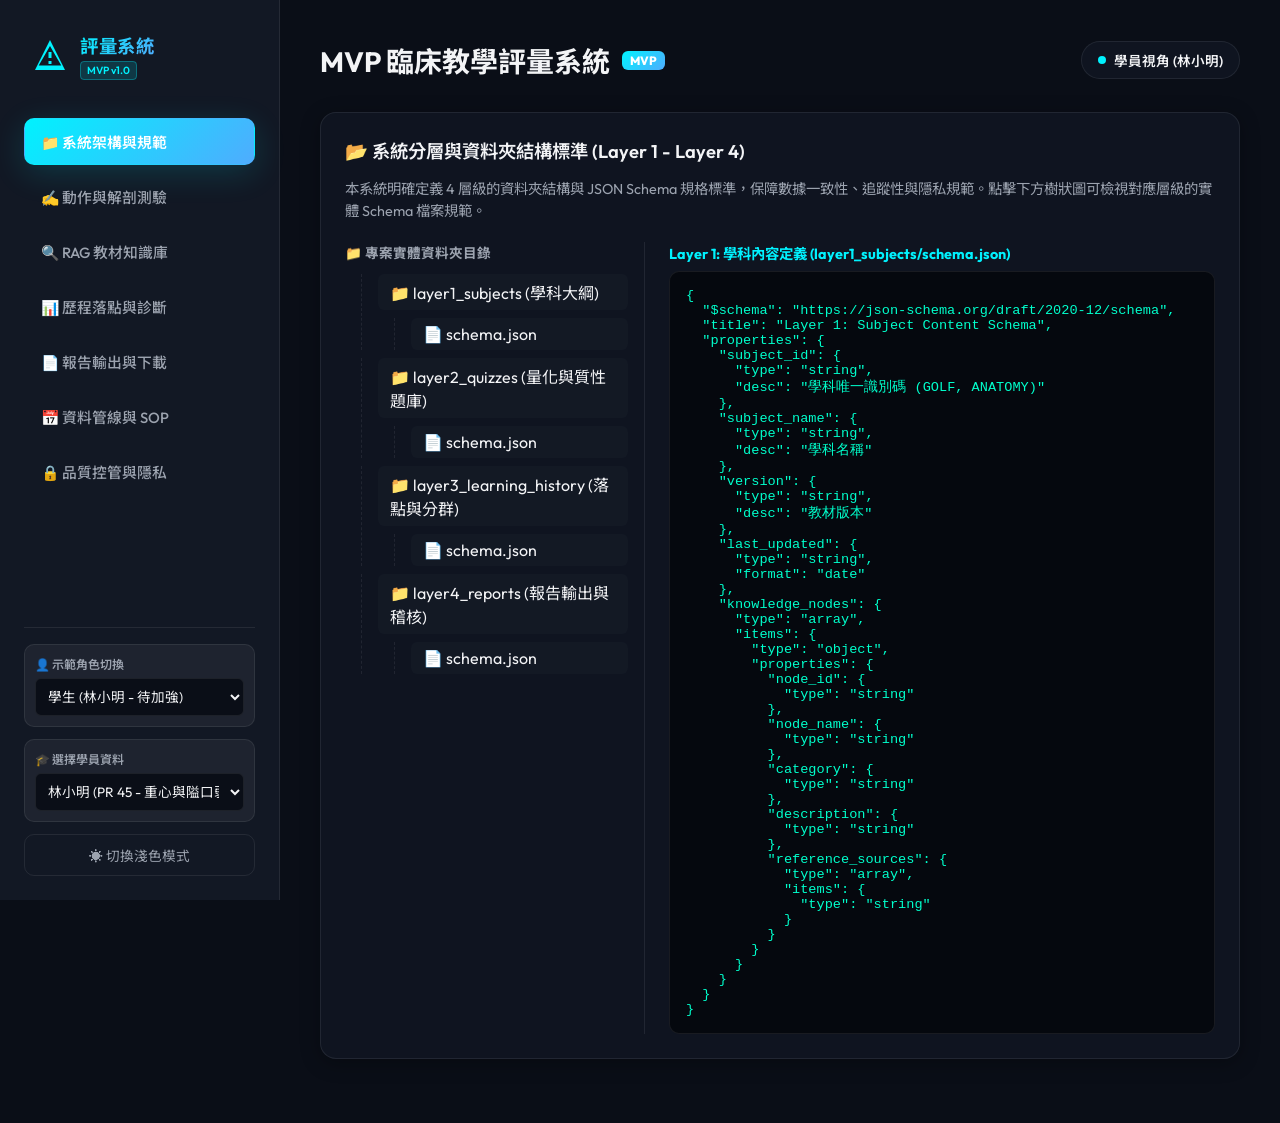
==== index.html @ 2925665a "簡易發佈" ====
<!DOCTYPE html>
<html lang="zh-Hant">

<head>
  <meta charset="UTF-8">
  <meta name="viewport" content="width=device-width, initial-scale=1.0">
  <title>MVP 評量與教學系統</title>
  <link rel="stylesheet" href="css/style.css">
</head>

<body>

  <!-- 側邊巡覽列 -->
  <aside class="sidebar">
    <div class="logo-section">
      <img
        src="data:image/svg+xml;utf8,<svg xmlns='http://www.w3.org/2000/svg' viewBox='0 0 24 24' fill='%2300f2fe'><path d='M12 2L2 22h20L12 2zm0 3.99L19.53 19H4.47L12 5.99zM13 16h-2v2h2v-2zm0-6h-2v4h2v-4z'/></svg>"
        alt="Logo">
      <div>
        <h2>評量系統</h2>
        <span class="badge">MVP v1.0</span>
      </div>
    </div>

    <ul class="nav-links">
      <li class="nav-item active" data-tab="schema">📁 系統架構與規範</li>
      <li class="nav-item" data-tab="quiz">✍️ 動作與解剖測驗</li>
      <li class="nav-item" data-tab="rag">🔍 RAG 教材知識庫</li>
      <li class="nav-item" data-tab="history">📊 歷程落點與診斷</li>
      <li class="nav-item" data-tab="reports">📄 報告輸出與下載</li>
      <li class="nav-item" data-tab="sop">📅 資料管線與 SOP</li>
      <li class="nav-item" data-tab="privacy">🔒 品質控管與隱私</li>
    </ul>

    <div class="sidebar-footer">
      <!-- 8. 免登入 DEMO 示範環境設定 -->
      <div class="demo-selector">
        <label for="global-role-select">👤 示範角色切換</label>
        <select id="global-role-select">
          <option value="student">學生 (林小明 - 待加強)</option>
          <option value="teacher">教師 (班級督導員)</option>
        </select>
      </div>

      <div class="demo-selector" id="student-picker-container">
        <label for="student-picker">🎓 選擇學員資料</label>
        <select id="student-picker">
          <option value="ST001">林小明 (PR 45 - 重心與隘口弱)</option>
          <option value="ST002">張雅婷 (PR 95 - 動作解剖優異)</option>
          <option value="ST003">陳志豪 (PR 18 - 基礎概念欠缺)</option>
        </select>
      </div>

      <button class="theme-toggle-btn" id="theme-toggle">☀️ 切換淺色模式</button>
    </div>
  </aside>

  <!-- 主要內容區 -->
  <main class="main-content">
    <header class="header-bar">
      <h1 id="page-title"> MVP 臨床教學評量系統</h1>
      <div class="user-badge" id="current-role-badge">
        <span class="role-indicator"></span>學員視角
      </div>
    </header>

    <!-- 1. 系統架構與規範 (Layer 1-4) -->
    <section id="schema-section" class="view-section active">
      <div class="card">
        <div class="card-title">📂 系統分層與資料夾結構標準 (Layer 1 - Layer 4)</div>
        <p style="color: var(--text-muted); font-size: 0.9rem; line-height: 1.5; margin-bottom: 20px;">
          本系統明確定義 4 層級的資料夾結構與 JSON Schema 規格標準，保障數據一致性、追蹤性與隱私規範。點擊下方樹狀圖可檢視對應層級的實體 Schema 檔案規範。
        </p>

        <div class="schema-viewer">
          <div style="border-right: 1px solid var(--border-color); padding-right: 16px;">
            <strong style="font-size: 0.85rem; color: var(--text-muted);">📁 專案實體資料夾目錄</strong>
            <div id="schema-tree" style="margin-top: 12px;"></div>
          </div>
          <div class="schema-details">
            <strong id="schema-title"
              style="font-size: 0.9rem; color: var(--accent-cyan); display: block; margin-bottom: 8px;">載入中...</strong>
            <pre id="schema-code">讀取 Schema 內容中...</pre>
          </div>
        </div>
      </div>
    </section>

    <!-- 2. 測驗題庫 (Layer 2) -->
    <section id="quiz-section" class="view-section">
      <div id="quiz-container"></div>
    </section>

    <!-- 3. RAG 知識庫 (Layer 3) -->
    <section id="rag-section" class="view-section">
      <div class="card">
        <div class="card-title">🔍 RAG 權威教材知識庫檢索範圍</div>
        <p style="color: var(--text-muted); font-size: 0.9rem; line-height: 1.5; margin-bottom: 16px;">
          系統串接PGA動力力學及國考解剖重點教材。AI 答案嚴格限制在檢索文獻邊界內生成，拒絕回答教材外的問題以完全避免 AI 幻覺。
        </p>

        <div class="rag-alert-banner">
          <span>💡</span>
          <span><strong>提示詞防線已啟動：</strong>僅允許根據檢索結果回答，超出範圍將顯示拒絕回答。可測試輸入「重心」、「肩袖肌群」、「尺神經麻」、「蘋果」等進行對比。</span>
        </div>

        <div class="search-box-container">
          <input type="text" class="search-input" id="rag-search-input" placeholder="輸入關鍵字檢索權威教材 (例如: 重心, 肌肉, 斜角肌)...">
          <button class="btn" id="rag-search-btn">🔍 檢索生成</button>
        </div>

        <div class="grid-2">
          <div>
            <strong style="font-size: 0.85rem; color: var(--text-muted); display: block; margin-bottom: 12px;">📄
              檢索到的文獻來源 (RAG Context Chunks)</strong>
            <div id="rag-results-container" class="rag-sources">
              <div style="text-align: center; color: var(--text-muted); padding: 20px;">等待輸入檢索詞...</div>
            </div>
          </div>
          <div>
            <strong style="font-size: 0.85rem; color: var(--text-muted); display: block; margin-bottom: 12px;">🤖 整合生成結果
              (Boundary-Anchored AI Generation)</strong>
            <div id="rag-answer-container" style="min-height: 100px;">
              <div
                style="text-align: center; color: var(--text-muted); padding: 20px; border: 1px dashed var(--border-color); border-radius: 12px;">
                無生成結果</div>
            </div>
          </div>
        </div>
      </div>
    </section>

    <!-- 4. 歷程落點與診斷 (Layer 3) -->
    <section id="history-section" class="view-section">
      <div class="student-profile-summary">
        <div class="stat-box">
          <div class="stat-label">當前學員姓名</div>
          <div class="stat-value" id="student-name-val">林小明</div>
        </div>
        <div class="stat-box">
          <div class="stat-label">最新測驗分數</div>
          <div class="stat-value glow-emerald" id="student-avg-score">65分</div>
        </div>
        <div class="stat-box">
          <div class="stat-label">百分比落點 (PR)</div>
          <div class="stat-value glow-cyan" id="student-pr">PR 45</div>
        </div>
        <div class="stat-box">
          <div class="stat-label">學習階段 / 同儕分群</div>
          <div class="stat-value glow-purple" id="student-phase"
            style="font-size: 1rem; font-weight: 700; margin-top: 8px;">基礎成長</div>
          <div id="student-group" style="font-size: 0.75rem; color: var(--text-muted); margin-top: 4px;">動力鏈傳導不良組</div>
        </div>
      </div>

      <div class="grid-2">
        <div class="card">
          <div class="card-title">📈 參照分佈與百分比落點圖</div>
          <div id="history-chart-wrapper" class="svg-chart-container"></div>
        </div>

        <div class="card">
          <div class="card-title">🤖 AI 個別弱點診斷與對策</div>
          <div id="diagnostic-tags-container" style="margin-bottom: 16px;"></div>
          <div style="border-top: 1px solid var(--border-color); padding-top: 12px; margin-top: 12px;">
            <strong>弱點診斷詳細說明：</strong>
            <p id="ai-diagnostic-text"
              style="font-size: 0.85rem; color: var(--text-muted); line-height: 1.5; margin-top: 6px;"></p>
          </div>
          <div style="margin-top: 12px;">
            <strong>建議改善對策：</strong>
            <p id="ai-action-text"
              style="font-size: 0.85rem; color: var(--accent-cyan); line-height: 1.5; margin-top: 6px;"></p>
          </div>
        </div>
      </div>
    </section>

    <!-- 5. 報告輸出與下載 (Layer 4) -->
    <section id="reports-section" class="view-section">
      <div class="card">
        <div class="card-title"
          style="display: flex; justify-content: space-between; align-items: center; width: 100%;">
          <span>📄 臨床報告輸出中心</span>
          <button class="btn" id="print-pdf-btn">🖨️ 另存成 PDF 報告</button>
        </div>
        <p style="color: var(--text-muted); font-size: 0.9rem; line-height: 1.5; margin-bottom: 16px;">
          報告會根據當前切換的<strong>「示範角色」</strong>動態載入版型。學生版報告聚焦於「個人弱點」與「自主強化資源」；教師版報告則聚焦於「班級同儕分佈總覽」與「教學微調建議」。
        </p>

        <div id="report-preview-container"></div>
      </div>
    </section>

    <!-- 7. 資料管線與 SOP / 9. 考核機制 (PTY 流程) -->
    <section id="sop-section" class="view-section">
      <div class="card">
        <div class="card-title">📅 當日收集、當日分析、當日會議（即時資料管線與會議 SOP）</div>
        <p style="color: var(--text-muted); font-size: 0.9rem; line-height: 1.5; margin-bottom: 20px;">
          自 2026-07-03 起實施的資料與決策同步標準作業流程（SOP）。確保每天產生的實習考核能在當天完成分析並產生教學調整決策。
        </p>

        <div id="sop-timeline-container" class="timeline"></div>
      </div>

      <div class="card">
        <div class="card-title">🎯 考核機制與改進閉環 (PTY 流程參考)</div>
        <p style="color: var(--text-muted); font-size: 0.9rem; line-height: 1.5;">
          系統參考臨床 PTY 考核流程，實施「雙向學前評估」、「多元量化評量」、「質性 AI 回饋與信賴檢核」及「週五補強與二次複評」的完整改進閉環。
        </p>

        <div class="pty-steps-container">
          <div class="pty-step-card">
            <div class="pty-step-num">Step 1</div>
            <div class="pty-step-title">學前雙向評估</div>
            <div class="pty-step-desc">學前筆試評估起點能力，客製微調實習重點。</div>
          </div>
          <div class="pty-step-card">
            <div class="pty-step-num">Step 2</div>
            <div class="pty-step-title">多元量化考核</div>
            <div class="pty-step-desc">筆試(10%) + 術科操作(20%) + 平時成績(40%)，達70分及格。</div>
          </div>
          <div class="pty-step-card">
            <div class="pty-step-num">Step 3</div>
            <div class="pty-step-title">AI 信賴回饋</div>
            <div class="pty-step-desc">分析質性回答並評估信賴星級，低於3星或不及格者觸發輔導。</div>
          </div>
          <div class="pty-step-card">
            <div class="pty-step-num">Step 4</div>
            <div class="pty-step-title">改進補強閉環</div>
            <div class="pty-step-desc">週五客製補強，下週一進行二次複評以達標。</div>
          </div>
        </div>
      </div>
    </section>

    <!-- 6. AI 回饋彙整流程 / 10. 資料品質與隱私控管 -->
    <section id="privacy-section" class="view-section">
      <div class="grid-2">
        <div class="card">
          <div class="card-title">✍️ AI 評語精簡工具 (<= 50字限制與信賴度評定)</div>
              <p style="color: var(--text-muted); font-size: 0.85rem; line-height: 1.4; margin-bottom: 12px;">
                在後端分析管線中，系統會將發散的臨床評語，透過內置 Prompt 濃縮在 50 字內，並評估作答的信賴星等。可在下方輸入發散語句進行測試。
              </p>
              <textarea class="qualitative-textarea" id="feedback-input-text"
                style="height: 100px; margin-top: 0; margin-bottom: 12px;"
                placeholder="例如: 該名學生在揮桿練習時手腕轉動時機明顯太快了，導致下桿打地，而且他解剖學部分雖然記得大結節的止點，但是斜角肌的範圍完全搞不清楚..."></textarea>
              <button class="btn" id="compress-btn">🪄 壓縮並評定信賴度</button>

              <div class="ai-summary-tag">
                <strong>壓縮後的 50 字精簡評語：</strong>
                <p id="compress-result-text" style="font-weight: 600; color: var(--accent-purple);">-</p>
                <div
                  style="display: flex; justify-content: space-between; font-size: 0.75rem; color: var(--text-muted); margin-top: 8px;">
                  <span>字數統計: <span id="compress-char-count">0</span> / 50 字</span>
                  <span id="compress-stars">-</span>
                </div>
              </div>
          </div>

          <div class="card">
            <div class="card-title">🛡️ 資料來源版本與隱私控管</div>
            <p style="color: var(--text-muted); font-size: 0.85rem; line-height: 1.4; margin-bottom: 12px;">
              所有上傳至雲端的作答資訊皆實施<strong>「去識別化去隱私化」</strong>處理。教材來源進行严格的版本控管。
            </p>
            <table
              style="width: 100%; border-collapse: collapse; font-size: 0.75rem; text-align: left; margin-bottom: 16px;">
              <thead>
                <tr style="border-bottom: 1px solid var(--border-color); color: var(--accent-cyan);">
                  <th style="padding: 6px;">權威資料來源</th>
                  <th style="padding: 6px;">版本號</th>
                  <th style="padding: 6px;">狀態</th>
                </tr>
              </thead>
              <tbody>
                <tr style="border-bottom: 1px solid rgba(255,255,255,0.03);">
                  <td style="padding: 6px;">雙和醫院放射實習計劃書</td>
                  <td style="padding: 6px;">v13.2026.03</td>
                  <td style="padding: 6px; color: var(--accent-emerald);">使用中</td>
                </tr>
                <tr style="border-bottom: 1px solid rgba(255,255,255,0.03);">
                  <td style="padding: 6px;">PGA 動作力學標準</td>
                  <td style="padding: 6px;">v3.1.2025</td>
                  <td style="padding: 6px; color: var(--accent-emerald);">使用中</td>
                </tr>
                <tr style="border-bottom: 1px solid rgba(255,255,255,0.03);">
                  <td style="padding: 6px;">醫事放射師國考解剖重點</td>
                  <td style="padding: 6px;">v2026.01</td>
                  <td style="padding: 6px; color: var(--accent-emerald);">使用中</td>
                </tr>
              </tbody>
            </table>
            <strong
              style="font-size: 0.8rem; color: var(--text-muted); display: block; margin-bottom: 6px;">品質控管規則:</strong>
            <ul style="font-size: 0.75rem; color: var(--text-muted); padding-left: 16px; line-height: 1.4;">
              <li>學員資料去識別化：姓名對照表僅保存在本地端，雲端僅傳輸隨機生成的學員代碼。</li>
              <li>AI 生成複審機制：信賴度低於 3 星之報告，自動標記為待複審以供教師覆檢。</li>
            </ul>
          </div>
        </div>

        <!-- 實時稽核日誌主控台 -->
        <div class="card">
          <div class="card-title">🖥️ 系統運作與稽核日誌主控台 (Live Audit Console)</div>
          <div class="audit-console" id="audit-console">
            <div class="audit-line info">等待日誌載入...</div>
          </div>
        </div>
    </section>
  </main>

  <!-- 引用資料庫與應用程式邏輯 -->
  <script src="js/data.js"></script>
  <script src="js/app.js"></script>
</body>

</html>
---- css/style.css ----
/* MVP 評量與教學系統 - 精美視覺樣式 (css/style.css) */

@import url('https://fonts.googleapis.com/css2?family=Outfit:wght@300;400;500;600;700&family=Noto+Sans+TC:wght@300;400;500;700&display=swap');

:root {
  --bg-primary: #0a0e17;
  --bg-secondary: #121824;
  --bg-card: rgba(18, 24, 38, 0.7);
  --border-color: rgba(255, 255, 255, 0.08);
  
  --text-main: #f3f4f6;
  --text-muted: #9ca3af;
  
  --primary-glow: linear-gradient(135deg, #00f2fe 0%, #4facfe 100%);
  --accent-blue: #3b82f6;
  --accent-cyan: #00f2fe;
  --accent-emerald: #10b981;
  --accent-amber: #f59e0b;
  --accent-rose: #f43f5e;
  --accent-purple: #8b5cf6;
  
  --transition-fast: 0.2s cubic-bezier(0.4, 0, 0.2, 1);
  --transition-normal: 0.3s cubic-bezier(0.4, 0, 0.2, 1);
  --shadow-glow: 0 8px 32px 0 rgba(0, 242, 254, 0.15);
  --shadow-card: 0 4px 20px 0 rgba(0, 0, 0, 0.3);
}

/* Light Theme Variables */
body.light-theme {
  --bg-primary: #f0f4f8;
  --bg-secondary: #ffffff;
  --bg-card: rgba(255, 255, 255, 0.85);
  --border-color: rgba(0, 0, 0, 0.08);
  
  --text-main: #1f2937;
  --text-muted: #6b7280;
  
  --primary-glow: linear-gradient(135deg, #3b82f6 0%, #2563eb 100%);
  --accent-blue: #2563eb;
  --shadow-glow: 0 8px 32px 0 rgba(37, 99, 235, 0.15);
  --shadow-card: 0 4px 20px 0 rgba(0, 0, 0, 0.05);
}

* {
  box-sizing: border-box;
  margin: 0;
  padding: 0;
}

body {
  font-family: 'Outfit', 'Noto Sans TC', sans-serif;
  background-color: var(--bg-primary);
  color: var(--text-main);
  min-height: 100vh;
  display: flex;
  overflow-x: hidden;
  transition: background-color var(--transition-normal), color var(--transition-normal);
}

/* Main Layout Structure */
.sidebar {
  width: 280px;
  background-color: var(--bg-secondary);
  border-right: 1px solid var(--border-color);
  padding: 24px;
  display: flex;
  flex-direction: column;
  height: 100vh;
  position: fixed;
  left: 0;
  top: 0;
  z-index: 100;
  transition: background-color var(--transition-normal), border-color var(--transition-normal);
}

.logo-section {
  display: flex;
  align-items: center;
  gap: 12px;
  margin-bottom: 32px;
  padding: 8px;
}

.logo-section img {
  width: 36px;
  height: 36px;
  border-radius: 8px;
}

.logo-section h2 {
  font-size: 1.15rem;
  font-weight: 700;
  background: var(--primary-glow);
  -webkit-background-clip: text;
  -webkit-text-fill-color: transparent;
  letter-spacing: 0.5px;
}

.logo-section .badge {
  font-size: 0.65rem;
  background: rgba(0, 242, 254, 0.15);
  color: var(--accent-cyan);
  padding: 2px 6px;
  border-radius: 4px;
  border: 1px solid rgba(0, 242, 254, 0.3);
  font-weight: 600;
}

.nav-links {
  list-style: none;
  display: flex;
  flex-direction: column;
  gap: 8px;
  flex-grow: 1;
}

.nav-item {
  display: flex;
  align-items: center;
  gap: 12px;
  padding: 12px 16px;
  color: var(--text-muted);
  text-decoration: none;
  border-radius: 10px;
  cursor: pointer;
  font-weight: 500;
  font-size: 0.925rem;
  transition: all var(--transition-fast);
  border: 1px solid transparent;
}

.nav-item:hover {
  color: var(--text-main);
  background: rgba(255, 255, 255, 0.03);
}

.nav-item.active {
  color: #fff;
  background: var(--primary-glow);
  box-shadow: var(--shadow-glow);
  font-weight: 600;
}

.sidebar-footer {
  margin-top: auto;
  padding-top: 16px;
  border-top: 1px solid var(--border-color);
}

.demo-selector {
  background: rgba(255, 255, 255, 0.05);
  border: 1px solid var(--border-color);
  padding: 10px;
  border-radius: 10px;
  margin-bottom: 12px;
}

.demo-selector label {
  display: block;
  font-size: 0.75rem;
  color: var(--text-muted);
  margin-bottom: 6px;
  font-weight: 600;
}

.demo-selector select {
  width: 100%;
  padding: 8px;
  border-radius: 6px;
  background: var(--bg-primary);
  color: var(--text-main);
  border: 1px solid var(--border-color);
  font-family: inherit;
  font-size: 0.85rem;
  cursor: pointer;
}

.theme-toggle-btn {
  width: 100%;
  padding: 10px;
  border-radius: 10px;
  background: transparent;
  color: var(--text-muted);
  border: 1px solid var(--border-color);
  cursor: pointer;
  font-family: inherit;
  font-size: 0.85rem;
  display: flex;
  align-items: center;
  justify-content: center;
  gap: 8px;
  transition: all var(--transition-fast);
}

.theme-toggle-btn:hover {
  color: var(--text-main);
  border-color: var(--accent-cyan);
}

/* Main Content Area */
.main-content {
  margin-left: 280px;
  flex-grow: 1;
  min-height: 100vh;
  padding: 40px;
  max-width: calc(100% - 280px);
}

.header-bar {
  display: flex;
  justify-content: space-between;
  align-items: center;
  margin-bottom: 32px;
}

.header-bar h1 {
  font-size: 1.75rem;
  font-weight: 700;
  display: flex;
  align-items: center;
  gap: 12px;
}

.header-bar h1::after {
  content: "MVP";
  font-size: 0.75rem;
  background: var(--primary-glow);
  color: #fff;
  padding: 2px 8px;
  border-radius: 6px;
  font-weight: 800;
  vertical-align: middle;
}

.user-badge {
  display: flex;
  align-items: center;
  gap: 8px;
  background: var(--bg-card);
  padding: 8px 16px;
  border-radius: 20px;
  border: 1px solid var(--border-color);
  font-size: 0.85rem;
  font-weight: 600;
}

.user-badge .role-indicator {
  width: 8px;
  height: 8px;
  border-radius: 50%;
  background-color: var(--accent-cyan);
}

.user-badge.teacher-role .role-indicator {
  background-color: var(--accent-purple);
}

/* View Section Control */
.view-section {
  display: none;
  animation: fadeIn var(--transition-normal) forwards;
}

.view-section.active {
  display: block;
}

@keyframes fadeIn {
  from {
    opacity: 0;
    transform: translateY(12px);
  }
  to {
    opacity: 1;
    transform: translateY(0);
  }
}

/* Glassmorphism Cards */
.card {
  background: var(--bg-card);
  border: 1px solid var(--border-color);
  border-radius: 16px;
  padding: 24px;
  margin-bottom: 24px;
  box-shadow: var(--shadow-card);
  backdrop-filter: blur(16px);
  -webkit-backdrop-filter: blur(16px);
  transition: transform var(--transition-fast), border-color var(--transition-fast);
}

.card:hover {
  border-color: rgba(255, 255, 255, 0.15);
}

.card-title {
  font-size: 1.15rem;
  font-weight: 600;
  margin-bottom: 16px;
  display: flex;
  align-items: center;
  gap: 8px;
}

/* Layout Utilities */
.grid-2 {
  display: grid;
  grid-template-columns: 1fr 1fr;
  gap: 24px;
}

@media (max-width: 1024px) {
  .grid-2 {
    grid-template-columns: 1fr;
  }
}

/* Schema File Tree Viewer Styles */
.tree-node {
  margin-left: 16px;
  border-left: 1px dashed var(--border-color);
  padding-left: 16px;
  margin-top: 8px;
}

.tree-file {
  display: flex;
  align-items: center;
  gap: 8px;
  padding: 6px 12px;
  border-radius: 6px;
  background: rgba(255, 255, 255, 0.02);
  margin-bottom: 6px;
  cursor: pointer;
  transition: background var(--transition-fast);
}

.tree-file:hover {
  background: rgba(255, 255, 255, 0.05);
}

.tree-file.selected {
  background: rgba(0, 242, 254, 0.1);
  border: 1px solid rgba(0, 242, 254, 0.2);
}

.schema-viewer {
  display: grid;
  grid-template-columns: 300px 1fr;
  gap: 24px;
  min-height: 450px;
}

.schema-details pre {
  background: #05080e;
  padding: 16px;
  border-radius: 10px;
  overflow-x: auto;
  font-family: 'Courier New', Courier, monospace;
  font-size: 0.85rem;
  color: #00ffcc;
  border: 1px solid var(--border-color);
}

/* Quiz UI Components */
.quiz-question-card {
  border-left: 4px solid var(--accent-blue);
}

.quiz-options {
  display: flex;
  flex-direction: column;
  gap: 10px;
  margin-top: 16px;
}

.quiz-option-label {
  display: flex;
  align-items: center;
  gap: 12px;
  padding: 14px 18px;
  border: 1px solid var(--border-color);
  border-radius: 10px;
  cursor: pointer;
  background: rgba(255, 255, 255, 0.01);
  transition: all var(--transition-fast);
}

.quiz-option-label:hover {
  background: rgba(255, 255, 255, 0.04);
  border-color: var(--accent-blue);
}

.quiz-option-label input[type="radio"] {
  accent-color: var(--accent-cyan);
}

.quiz-option-label.selected {
  background: rgba(0, 242, 254, 0.05);
  border-color: var(--accent-cyan);
}

.qualitative-textarea {
  width: 100%;
  height: 120px;
  background: rgba(0, 0, 0, 0.2);
  border: 1px solid var(--border-color);
  border-radius: 10px;
  padding: 12px;
  color: var(--text-main);
  font-family: inherit;
  font-size: 0.9rem;
  resize: vertical;
  margin-top: 12px;
  outline: none;
}

.qualitative-textarea:focus {
  border-color: var(--accent-cyan);
  box-shadow: 0 0 8px rgba(0, 242, 254, 0.2);
}

.btn {
  background: var(--primary-glow);
  color: #fff;
  border: none;
  padding: 12px 24px;
  border-radius: 10px;
  font-weight: 600;
  font-size: 0.95rem;
  cursor: pointer;
  box-shadow: var(--shadow-glow);
  transition: all var(--transition-fast);
  display: inline-flex;
  align-items: center;
  gap: 8px;
}

.btn:hover {
  transform: translateY(-2px);
  filter: brightness(1.1);
}

.btn-secondary {
  background: rgba(255, 255, 255, 0.05);
  border: 1px solid var(--border-color);
  color: var(--text-main);
  box-shadow: none;
}

.btn-secondary:hover {
  background: rgba(255, 255, 255, 0.1);
  border-color: var(--text-muted);
}

.btn-danger {
  background: var(--accent-rose);
  box-shadow: 0 4px 12px rgba(244, 63, 94, 0.3);
}

/* RAG Search Components */
.search-box-container {
  display: flex;
  gap: 12px;
  margin-bottom: 24px;
}

.search-input {
  flex-grow: 1;
  background: rgba(0, 0, 0, 0.2);
  border: 1px solid var(--border-color);
  border-radius: 10px;
  padding: 12px 18px;
  color: var(--text-main);
  font-family: inherit;
  font-size: 0.95rem;
  outline: none;
}

.search-input:focus {
  border-color: var(--accent-cyan);
}

.rag-alert-banner {
  background: rgba(245, 158, 11, 0.1);
  border: 1px solid rgba(245, 158, 11, 0.3);
  color: var(--accent-amber);
  padding: 12px 16px;
  border-radius: 10px;
  font-size: 0.85rem;
  margin-bottom: 24px;
  display: flex;
  align-items: center;
  gap: 10px;
}

.rag-sources {
  display: flex;
  flex-direction: column;
  gap: 12px;
  margin-top: 16px;
}

.source-item {
  background: rgba(255, 255, 255, 0.02);
  border: 1px solid var(--border-color);
  border-radius: 8px;
  padding: 14px;
}

.source-header {
  display: flex;
  justify-content: space-between;
  margin-bottom: 8px;
  font-size: 0.8rem;
  color: var(--accent-cyan);
  font-weight: 600;
}

.source-title {
  font-weight: 600;
  color: var(--text-main);
}

.source-content {
  font-size: 0.85rem;
  color: var(--text-muted);
  line-height: 1.5;
}

.rag-answer-container {
  background: rgba(16, 185, 129, 0.05);
  border: 1px solid rgba(16, 185, 129, 0.2);
  border-radius: 12px;
  padding: 20px;
  margin-top: 24px;
}

.rag-answer-header {
  color: var(--accent-emerald);
  font-weight: 600;
  font-size: 0.95rem;
  margin-bottom: 8px;
  display: flex;
  align-items: center;
  gap: 8px;
}

.rag-answer-text {
  font-size: 0.9rem;
  line-height: 1.6;
}

/* Learning History & SVG Chart Styles */
.student-profile-summary {
  display: grid;
  grid-template-columns: repeat(4, 1fr);
  gap: 16px;
  margin-bottom: 24px;
}

.stat-box {
  background: rgba(255, 255, 255, 0.02);
  border: 1px solid var(--border-color);
  border-radius: 12px;
  padding: 16px;
  text-align: center;
}

.stat-label {
  font-size: 0.75rem;
  color: var(--text-muted);
  margin-bottom: 6px;
  text-transform: uppercase;
}

.stat-value {
  font-size: 1.5rem;
  font-weight: 700;
  color: var(--text-main);
}

.stat-value.glow-cyan {
  color: var(--accent-cyan);
  text-shadow: 0 0 10px rgba(0, 242, 254, 0.2);
}

.stat-value.glow-emerald {
  color: var(--accent-emerald);
}

.stat-value.glow-purple {
  color: var(--accent-purple);
}

.svg-chart-container {
  width: 100%;
  height: 250px;
  background: rgba(0, 0, 0, 0.2);
  border: 1px solid var(--border-color);
  border-radius: 12px;
  padding: 16px;
  margin-top: 16px;
}

.weakness-badge-container {
  display: flex;
  flex-wrap: wrap;
  gap: 8px;
  margin-top: 12px;
}

.weakness-badge {
  background: rgba(244, 63, 94, 0.1);
  color: var(--accent-rose);
  border: 1px solid rgba(244, 63, 94, 0.2);
  padding: 4px 10px;
  border-radius: 6px;
  font-size: 0.8rem;
  font-weight: 600;
}

.strength-badge {
  background: rgba(16, 185, 129, 0.1);
  color: var(--accent-emerald);
  border: 1px solid rgba(16, 185, 129, 0.2);
  padding: 4px 10px;
  border-radius: 6px;
  font-size: 0.8rem;
  font-weight: 600;
}

/* Report Center Styles */
.report-template {
  background: #fff;
  color: #1f2937;
  border-radius: 12px;
  padding: 40px;
  box-shadow: 0 10px 30px rgba(0, 0, 0, 0.15);
  font-family: 'Noto Sans TC', sans-serif;
  margin-top: 24px;
  border: 1px solid #e5e7eb;
}

.report-header {
  border-bottom: 2px solid #2563eb;
  padding-bottom: 20px;
  margin-bottom: 24px;
  display: flex;
  justify-content: space-between;
  align-items: center;
}

.report-header h3 {
  font-size: 1.5rem;
  color: #1e3a8a;
}

.report-meta-grid {
  display: grid;
  grid-template-columns: repeat(3, 1fr);
  gap: 16px;
  background: #f3f4f6;
  padding: 12px 18px;
  border-radius: 8px;
  font-size: 0.85rem;
  margin-bottom: 24px;
}

.report-meta-item strong {
  color: #4b5563;
}

.report-section {
  margin-bottom: 24px;
}

.report-section-title {
  font-size: 1.05rem;
  font-weight: 700;
  color: #1e3a8a;
  border-left: 4px solid #2563eb;
  padding-left: 10px;
  margin-bottom: 12px;
}

.report-section p {
  font-size: 0.9rem;
  line-height: 1.6;
  color: #374151;
}

.report-footer {
  border-top: 1px solid #e5e7eb;
  padding-top: 16px;
  margin-top: 32px;
  display: flex;
  justify-content: space-between;
  font-size: 0.8rem;
  color: #6b7280;
}

/* AI Feedback Compressor Panel */
.ai-summary-tag {
  background: rgba(139, 92, 246, 0.1);
  border: 1px solid rgba(139, 92, 246, 0.3);
  padding: 12px;
  border-radius: 8px;
  margin-top: 16px;
}

.ai-summary-tag strong {
  color: var(--accent-purple);
  display: block;
  margin-bottom: 4px;
  font-size: 0.8rem;
}

.ai-summary-tag p {
  font-size: 0.85rem;
  line-height: 1.4;
}

.star-rating {
  color: var(--accent-amber);
  font-size: 1.1rem;
}

.trust-badge-label {
  display: inline-flex;
  align-items: center;
  gap: 6px;
  background: rgba(245, 158, 11, 0.1);
  border: 1px solid rgba(245, 158, 11, 0.2);
  color: var(--accent-amber);
  padding: 4px 8px;
  border-radius: 4px;
  font-size: 0.75rem;
  font-weight: 600;
}

.trust-badge-label.trust-high {
  background: rgba(16, 185, 129, 0.1);
  border-color: rgba(16, 185, 129, 0.2);
  color: var(--accent-emerald);
}

/* SOP Timeline */
.timeline {
  position: relative;
  max-width: 800px;
  margin: 0 auto;
  padding: 20px 0;
}

.timeline::after {
  content: '';
  position: absolute;
  width: 2px;
  background-color: var(--border-color);
  top: 0;
  bottom: 0;
  left: 50%;
  margin-left: -1px;
}

@media (max-width: 768px) {
  .timeline::after {
    left: 31px;
  }
}

.timeline-item {
  padding: 10px 40px;
  position: relative;
  background-color: inherit;
  width: 50%;
}

.timeline-item::after {
  content: '';
  position: absolute;
  width: 16px;
  height: 16px;
  right: -8px;
  background-color: var(--bg-primary);
  border: 4px solid var(--accent-cyan);
  top: 15px;
  border-radius: 50%;
  z-index: 1;
}

@media (max-width: 768px) {
  .timeline-item {
    width: 100%;
    padding-left: 70px;
    padding-right: 25px;
  }
  .timeline-item::after {
    left: 23px;
  }
}

.timeline-item.left {
  left: 0;
}

.timeline-item.right {
  left: 50%;
}

@media (max-width: 768px) {
  .timeline-item.right {
    left: 0%;
  }
}

.timeline-item.right::after {
  left: -8px;
}

@media (max-width: 768px) {
  .timeline-item.right::after {
    left: 23px;
  }
}

.timeline-content {
  padding: 20px 30px;
  background-color: var(--bg-secondary);
  position: relative;
  border-radius: 12px;
  border: 1px solid var(--border-color);
}

.timeline-phase {
  font-size: 0.75rem;
  color: var(--accent-cyan);
  font-weight: 700;
  margin-bottom: 4px;
}

.timeline-title {
  font-size: 1.1rem;
  font-weight: 600;
  margin-bottom: 10px;
}

.timeline-desc {
  font-size: 0.85rem;
  color: var(--text-muted);
  line-height: 1.5;
  margin-bottom: 12px;
}

.timeline-checkpoints {
  list-style: none;
  font-size: 0.8rem;
  border-top: 1px solid var(--border-color);
  padding-top: 8px;
}

.timeline-checkpoints li {
  display: flex;
  align-items: center;
  gap: 8px;
  margin-bottom: 4px;
}

.timeline-checkpoints li::before {
  content: "✔";
  color: var(--accent-emerald);
}

/* PTY Flow Elements */
.pty-steps-container {
  display: flex;
  justify-content: space-between;
  gap: 16px;
  margin-top: 16px;
}

@media (max-width: 768px) {
  .pty-steps-container {
    flex-direction: column;
  }
}

.pty-step-card {
  flex: 1;
  background: rgba(255, 255, 255, 0.02);
  border: 1px solid var(--border-color);
  padding: 16px;
  border-radius: 10px;
  text-align: center;
}

.pty-step-num {
  font-size: 0.8rem;
  color: var(--accent-cyan);
  font-weight: 700;
  margin-bottom: 8px;
}

.pty-step-title {
  font-size: 0.95rem;
  font-weight: 600;
  margin-bottom: 8px;
}

.pty-step-desc {
  font-size: 0.8rem;
  color: var(--text-muted);
  line-height: 1.4;
}

/* Audit Log Console */
.audit-console {
  background: #05080e;
  border: 1px solid var(--border-color);
  border-radius: 10px;
  padding: 16px;
  height: 200px;
  overflow-y: auto;
  font-family: 'Courier New', Courier, monospace;
  font-size: 0.8rem;
  color: #33ff33;
}

.audit-line {
  margin-bottom: 6px;
  line-height: 1.4;
}

.audit-line.info::before { content: "[INFO] "; color: #3b82f6; }
.audit-line.success::before { content: "[SUCCESS] "; color: #10b981; }
.audit-line.warning::before { content: "[WARN] "; color: #f59e0b; }
.audit-line.sec::before { content: "[SHIELD] "; color: #a78bfa; }

/* Custom Scrollbars */
::-webkit-scrollbar {
  width: 8px;
  height: 8px;
}
::-webkit-scrollbar-track {
  background: var(--bg-primary);
}
::-webkit-scrollbar-thumb {
  background: var(--border-color);
  border-radius: 4px;
}
::-webkit-scrollbar-thumb:hover {
  background: rgba(255, 255, 255, 0.2);
}

/* Print CSS Styles */
@media print {
  body {
    background: #fff !important;
    color: #000 !important;
    font-size: 12pt;
  }
  
  .sidebar, .header-bar, .btn, .demo-selector, .rag-alert-banner, .search-box-container, .theme-toggle-btn {
    display: none !important;
  }
  
  .main-content {
    margin-left: 0 !important;
    padding: 0 !important;
    max-width: 100% !important;
  }
  
  .view-section {
    display: none !important;
  }
  
  #report-center-section {
    display: block !important;
  }
  
  .card {
    border: none !important;
    box-shadow: none !important;
    background: none !important;
    padding: 0 !important;
  }
  
  .report-template {
    box-shadow: none !important;
    border: none !important;
    padding: 0 !important;
    margin: 0 !important;
  }
}
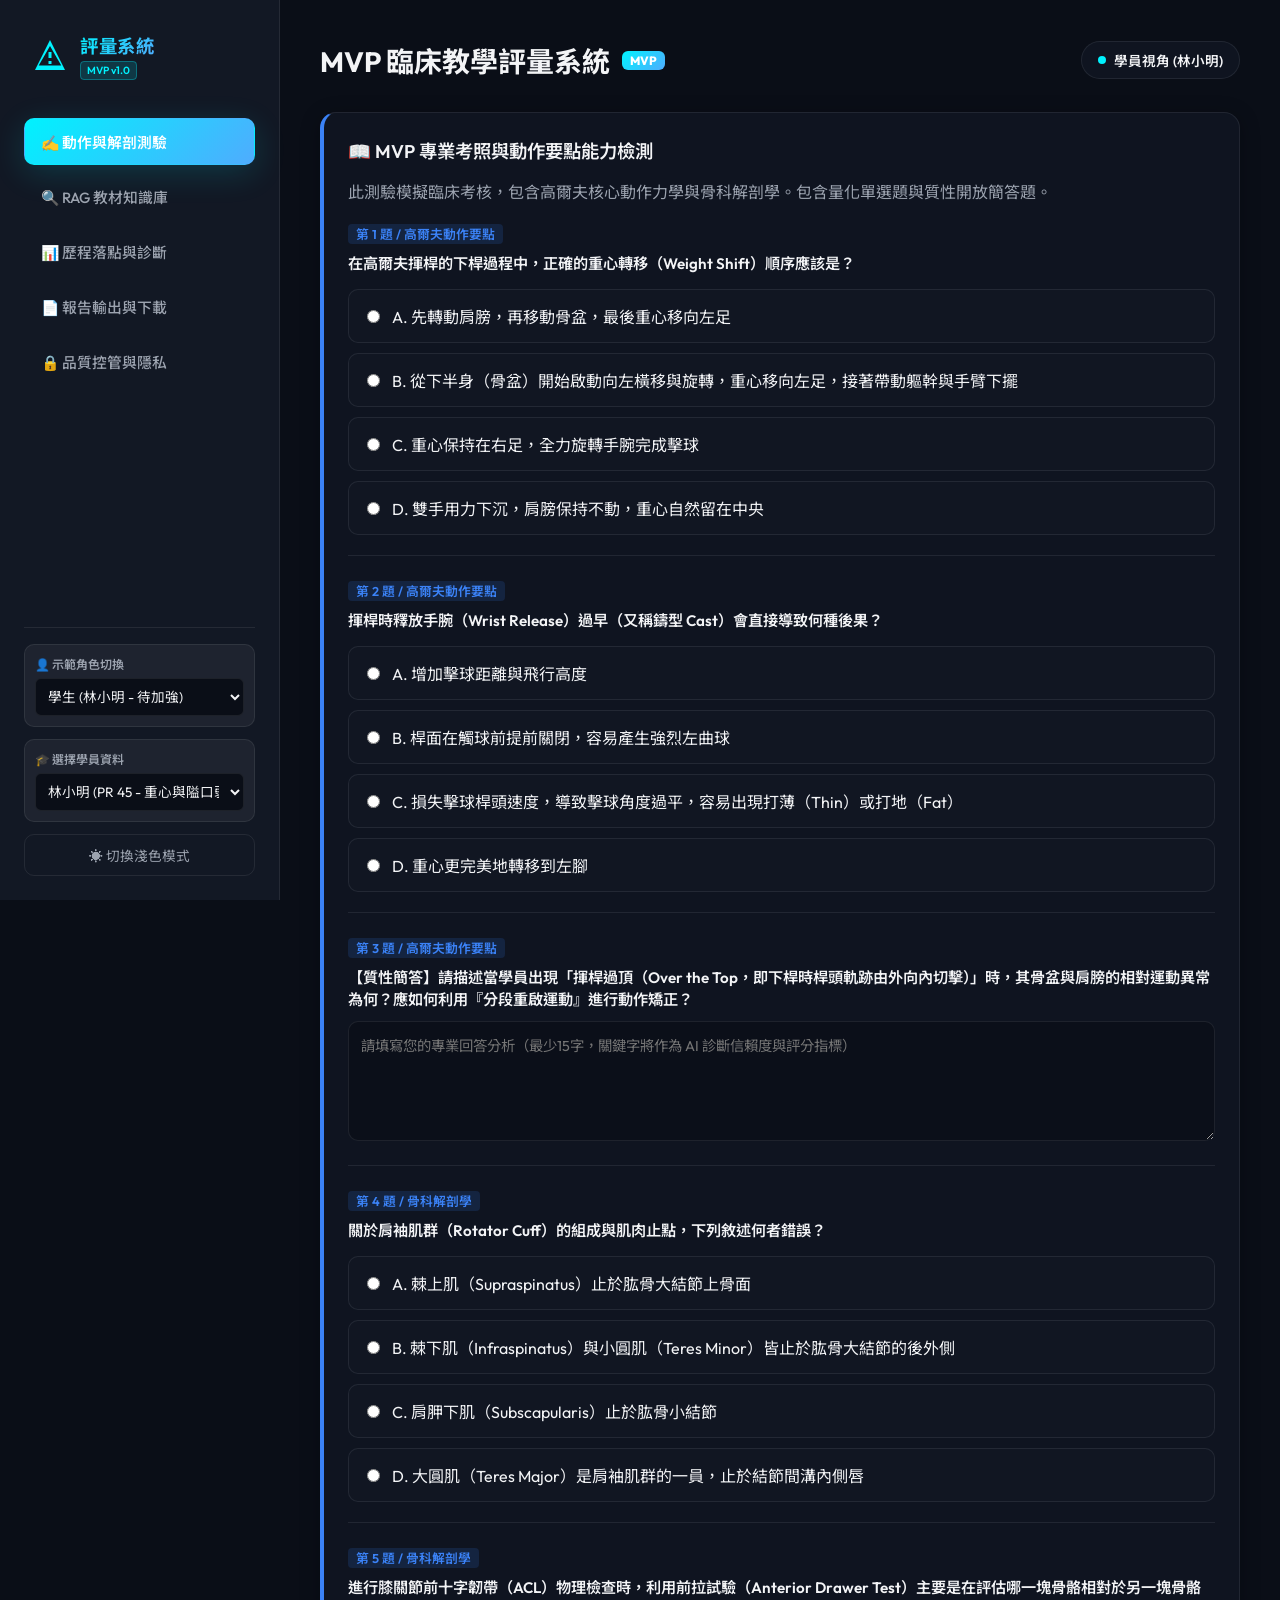
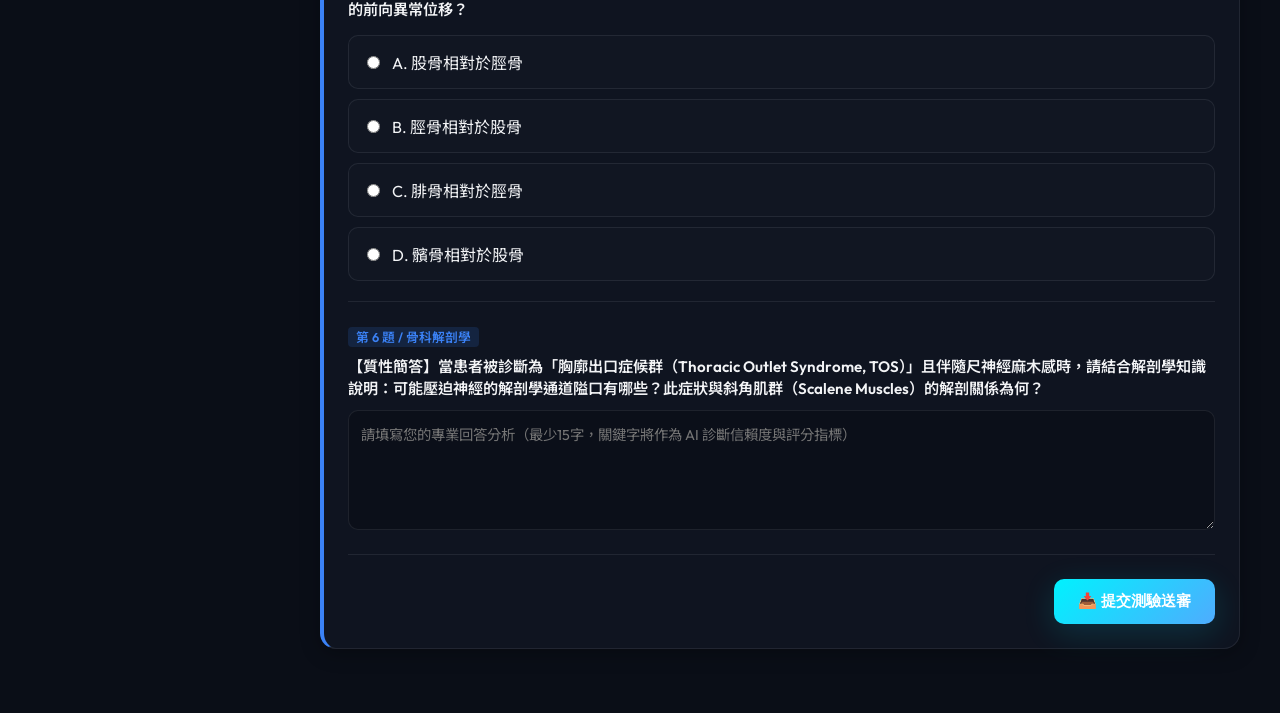
==== commit ef47b908: "修改成手機適宜頁面" ====
--- a/index.html
+++ b/index.html
@@ -10,8 +10,12 @@
 
 <body>
 
+  <!-- 側邊欄遮罩 (行動版) -->
+  <div class="sidebar-overlay" id="sidebar-overlay"></div>
+
   <!-- 側邊巡覽列 -->
   <aside class="sidebar">
+    <button class="sidebar-close-btn" id="sidebar-close" aria-label="關閉選單">✕</button>
     <div class="logo-section">
       <img
         src="data:image/svg+xml;utf8,<svg xmlns='http://www.w3.org/2000/svg' viewBox='0 0 24 24' fill='%2300f2fe'><path d='M12 2L2 22h20L12 2zm0 3.99L19.53 19H4.47L12 5.99zM13 16h-2v2h2v-2zm0-6h-2v4h2v-4z'/></svg>"
@@ -58,6 +62,7 @@
   <!-- 主要內容區 -->
   <main class="main-content">
     <header class="header-bar">
+      <button class="mobile-menu-btn" id="mobile-menu-btn" aria-label="開啟選單">☰</button>
       <h1 id="page-title"> MVP 臨床教學評量系統</h1>
       <div class="user-badge" id="current-role-badge">
         <span class="role-indicator"></span>學員視角
@@ -78,9 +83,18 @@
             <div id="schema-tree" style="margin-top: 12px;"></div>
           </div>
           <div class="schema-details">
-            <strong id="schema-title"
-              style="font-size: 0.9rem; color: var(--accent-cyan); display: block; margin-bottom: 8px;">載入中...</strong>
+            <div style="display: flex; justify-content: space-between; align-items: center; margin-bottom: 8px; flex-wrap: wrap; gap: 8px;">
+              <strong id="schema-title" style="font-size: 0.9rem; color: var(--accent-cyan);">載入中...</strong>
+              <button class="btn btn-secondary teacher-only-btn" id="edit-schema-btn" style="padding: 6px 12px; font-size: 0.75rem;">✏️ 編輯結構規範</button>
+            </div>
             <pre id="schema-code">讀取 Schema 內容中...</pre>
+            <div id="schema-edit-area" style="display: none; margin-top: 12px;">
+              <textarea id="schema-edit-input" class="qualitative-textarea" style="height: 180px; font-family: monospace; font-size: 0.8rem; margin-top: 4px;"></textarea>
+              <div style="text-align: right; margin-top: 8px; display: flex; gap: 8px; justify-content: flex-end;">
+                <button class="btn btn-secondary" id="cancel-schema-btn" style="padding: 6px 12px; font-size: 0.75rem;">取消</button>
+                <button class="btn" id="save-schema-btn" style="padding: 6px 12px; font-size: 0.75rem;">💾 儲存修改</button>
+              </div>
+            </div>
           </div>
         </div>
       </div>
@@ -128,6 +142,34 @@
           </div>
         </div>
       </div>
+
+      <!-- 教師專用：編輯/新增教材文獻庫 -->
+      <div class="card teacher-only-card" id="rag-management-card" style="border-color: rgba(139, 92, 246, 0.3); background: rgba(139, 92, 246, 0.02); margin-top: 24px;">
+        <div class="card-title" style="color: var(--accent-purple); font-size: 1.1rem; display: flex; align-items: center; gap: 8px;">
+          <span>⚙️ 教材文獻庫管理</span>
+          <span class="badge" style="background: rgba(139, 92, 246, 0.15); color: var(--accent-purple); border-color: rgba(139, 92, 246, 0.3); font-size: 0.65rem; padding: 2px 6px; border-radius: 4px; border: 1px solid;">教師專用</span>
+        </div>
+        <p style="color: var(--text-muted); font-size: 0.85rem; margin-bottom: 16px;">
+          您可以在此為 RAG 系統新增或修改權威教材段落，擴充 AI 的檢索知識邊界。
+        </p>
+        <div class="grid-2" style="margin-bottom: 12px;">
+          <div>
+            <label style="font-size: 0.75rem; color: var(--text-muted); display: block; margin-bottom: 4px;">文獻主題</label>
+            <input type="text" id="rag-add-subject" class="search-input" placeholder="例如: 高爾夫動作力學" style="padding: 10px 12px; font-size: 0.85rem;">
+          </div>
+          <div>
+            <label style="font-size: 0.75rem; color: var(--text-muted); display: block; margin-bottom: 4px;">章節標題</label>
+            <input type="text" id="rag-add-title" class="search-input" placeholder="例如: 重心轉移與下肢啟動" style="padding: 10px 12px; font-size: 0.85rem;">
+          </div>
+        </div>
+        <div style="margin-bottom: 16px;">
+          <label style="font-size: 0.75rem; color: var(--text-muted); display: block; margin-bottom: 4px;">段落內文 (RAG Chunk Content)</label>
+          <textarea id="rag-add-content" class="qualitative-textarea" style="height: 80px; margin-top: 4px;" placeholder="請輸入詳細教材內容..."></textarea>
+        </div>
+        <div style="text-align: right;">
+          <button class="btn" id="rag-add-btn" style="background: var(--accent-purple); font-size: 0.85rem; padding: 10px 20px; box-shadow: 0 4px 12px rgba(139, 92, 246, 0.25);">➕ 新增教材段落</button>
+        </div>
+      </div>
     </section>
 
     <!-- 4. 歷程落點與診斷 (Layer 3) -->
@@ -230,6 +272,31 @@
             <div class="pty-step-title">改進補強閉環</div>
             <div class="pty-step-desc">週五客製補強，下週一進行二次複評以達標。</div>
           </div>
+        </div>
+      </div>
+
+      <!-- 教師專用：編輯資料管線 SOP -->
+      <div class="card teacher-only-card" id="sop-management-card" style="border-color: rgba(245, 158, 11, 0.3); background: rgba(245, 158, 11, 0.02); margin-top: 24px;">
+        <div class="card-title" style="color: var(--accent-amber); font-size: 1.1rem; display: flex; align-items: center; gap: 8px;">
+          <span>⚙️ 資料管線與排程設定</span>
+          <span class="badge" style="background: rgba(245, 158, 11, 0.15); color: var(--accent-amber); border-color: rgba(245, 158, 11, 0.3); font-size: 0.65rem; padding: 2px 6px; border-radius: 4px; border: 1px solid;">教師專用</span>
+        </div>
+        <p style="color: var(--text-muted); font-size: 0.85rem; margin-bottom: 16px;">
+          您可以調整當日資料同步排程與 PTY 流程閾值，或進行管線重新整理。
+        </p>
+        <div class="grid-2" style="margin-bottom: 16px;">
+          <div>
+            <label style="font-size: 0.75rem; color: var(--text-muted); display: block; margin-bottom: 4px;">每日自動分析同步時間</label>
+            <input type="text" id="sop-sync-time" class="search-input" value="17:00" style="padding: 10px 12px; font-size: 0.85rem;">
+          </div>
+          <div>
+            <label style="font-size: 0.75rem; color: var(--text-muted); display: block; margin-bottom: 4px;">及格分數門檻設定</label>
+            <input type="number" id="sop-passing-score" class="search-input" value="70" style="padding: 10px 12px; font-size: 0.85rem;">
+          </div>
+        </div>
+        <div style="text-align: right; display: flex; gap: 8px; justify-content: flex-end;">
+          <button class="btn btn-secondary" id="sop-test-btn" style="font-size: 0.85rem; padding: 10px 20px;">測試管線連線</button>
+          <button class="btn" id="sop-save-btn" style="background: var(--accent-amber); font-size: 0.85rem; padding: 10px 20px; box-shadow: 0 4px 12px rgba(245, 158, 11, 0.25);">💾 儲存設定並同步</button>
         </div>
       </div>
     </section>
--- a/css/style.css
+++ b/css/style.css
@@ -70,7 +70,23 @@
   left: 0;
   top: 0;
   z-index: 100;
-  transition: background-color var(--transition-normal), border-color var(--transition-normal);
+  transition: background-color var(--transition-normal), border-color var(--transition-normal), transform var(--transition-normal);
+}
+
+.sidebar-close-btn {
+  display: none;
+}
+
+.mobile-menu-btn {
+  display: none;
+}
+
+.teacher-only-btn {
+  display: none;
+}
+
+.teacher-only-card {
+  display: none;
 }
 
 .logo-section {
@@ -953,6 +969,163 @@
   background: rgba(255, 255, 255, 0.2);
 }
 
+/* Mobile Responsiveness Styles */
+@media (max-width: 768px) {
+  /* Mobile Menu Button */
+  .mobile-menu-btn {
+    display: flex;
+    align-items: center;
+    justify-content: center;
+    background: rgba(255, 255, 255, 0.05);
+    border: 1px solid var(--border-color);
+    color: var(--text-main);
+    font-size: 1.5rem;
+    padding: 8px 12px;
+    border-radius: 8px;
+    cursor: pointer;
+    transition: all var(--transition-fast);
+  }
+  .mobile-menu-btn:hover {
+    background: rgba(255, 255, 255, 0.1);
+    border-color: var(--accent-cyan);
+  }
+
+  /* Sidebar Close Button */
+  .sidebar-close-btn {
+    display: block;
+    position: absolute;
+    top: 16px;
+    right: 16px;
+    background: transparent;
+    border: none;
+    color: var(--text-muted);
+    font-size: 1.5rem;
+    cursor: pointer;
+    transition: color var(--transition-fast);
+    z-index: 101;
+  }
+  .sidebar-close-btn:hover {
+    color: var(--accent-rose);
+  }
+
+  /* Sidebar Overlay Backdrop */
+  .sidebar-overlay {
+    position: fixed;
+    top: 0;
+    left: 0;
+    width: 100vw;
+    height: 100vh;
+    background: rgba(10, 14, 23, 0.7);
+    backdrop-filter: blur(8px);
+    -webkit-backdrop-filter: blur(8px);
+    opacity: 0;
+    pointer-events: none;
+    transition: opacity var(--transition-normal);
+    z-index: 99;
+  }
+  .sidebar-overlay.active {
+    opacity: 1;
+    pointer-events: auto;
+  }
+
+  /* Sidebar position */
+  .sidebar {
+    transform: translateX(-100%);
+    position: fixed;
+    left: 0;
+    top: 0;
+    height: 100vh;
+    width: 240px;
+    z-index: 100;
+    box-shadow: 4px 0 24px rgba(0, 0, 0, 0.5);
+    padding: 16px;
+  }
+  .sidebar.open {
+    transform: translateX(0);
+  }
+  .sidebar .nav-item {
+    padding: 10px 12px;
+    font-size: 0.82rem;
+    gap: 8px;
+  }
+  .sidebar .logo-section {
+    margin-bottom: 20px;
+    padding: 4px;
+  }
+  .sidebar .logo-section h2 {
+    font-size: 1rem;
+  }
+
+  /* Main Content adjustment */
+  .main-content {
+    margin-left: 0;
+    max-width: 100%;
+    padding: 20px;
+  }
+
+  /* Header Bar Adjustment */
+  .header-bar {
+    gap: 12px;
+  }
+  .header-bar h1 {
+    font-size: 1.35rem;
+    flex-grow: 1;
+  }
+  .user-badge {
+    padding: 6px 12px;
+    font-size: 0.75rem;
+  }
+
+  /* Schema Viewer Grid Layout */
+  .schema-viewer {
+    grid-template-columns: 1fr;
+    gap: 16px;
+    min-height: auto;
+  }
+  .schema-viewer > div:first-child {
+    border-right: none !important;
+    border-bottom: 1px solid var(--border-color);
+    padding-right: 0 !important;
+    padding-bottom: 16px;
+  }
+
+  /* Student profile summary grid layout */
+  .student-profile-summary {
+    grid-template-columns: repeat(2, 1fr);
+    gap: 12px;
+  }
+  .stat-box {
+    padding: 12px;
+  }
+  .stat-value {
+    font-size: 1.25rem;
+  }
+
+  /* Search Box Container */
+  .search-box-container {
+    flex-direction: column;
+    gap: 8px;
+  }
+  .search-box-container button {
+    width: 100%;
+    justify-content: center;
+  }
+
+  /* Report template printing and margins */
+  .report-template {
+    padding: 20px;
+  }
+  .report-meta-grid {
+    grid-template-columns: 1fr;
+    gap: 8px;
+  }
+
+  /* Audit console height */
+  .audit-console {
+    height: 150px;
+  }
+}
+
 /* Print CSS Styles */
 @media print {
   body {
@@ -975,7 +1148,7 @@
     display: none !important;
   }
   
-  #report-center-section {
+  #reports-section {
     display: block !important;
   }
   
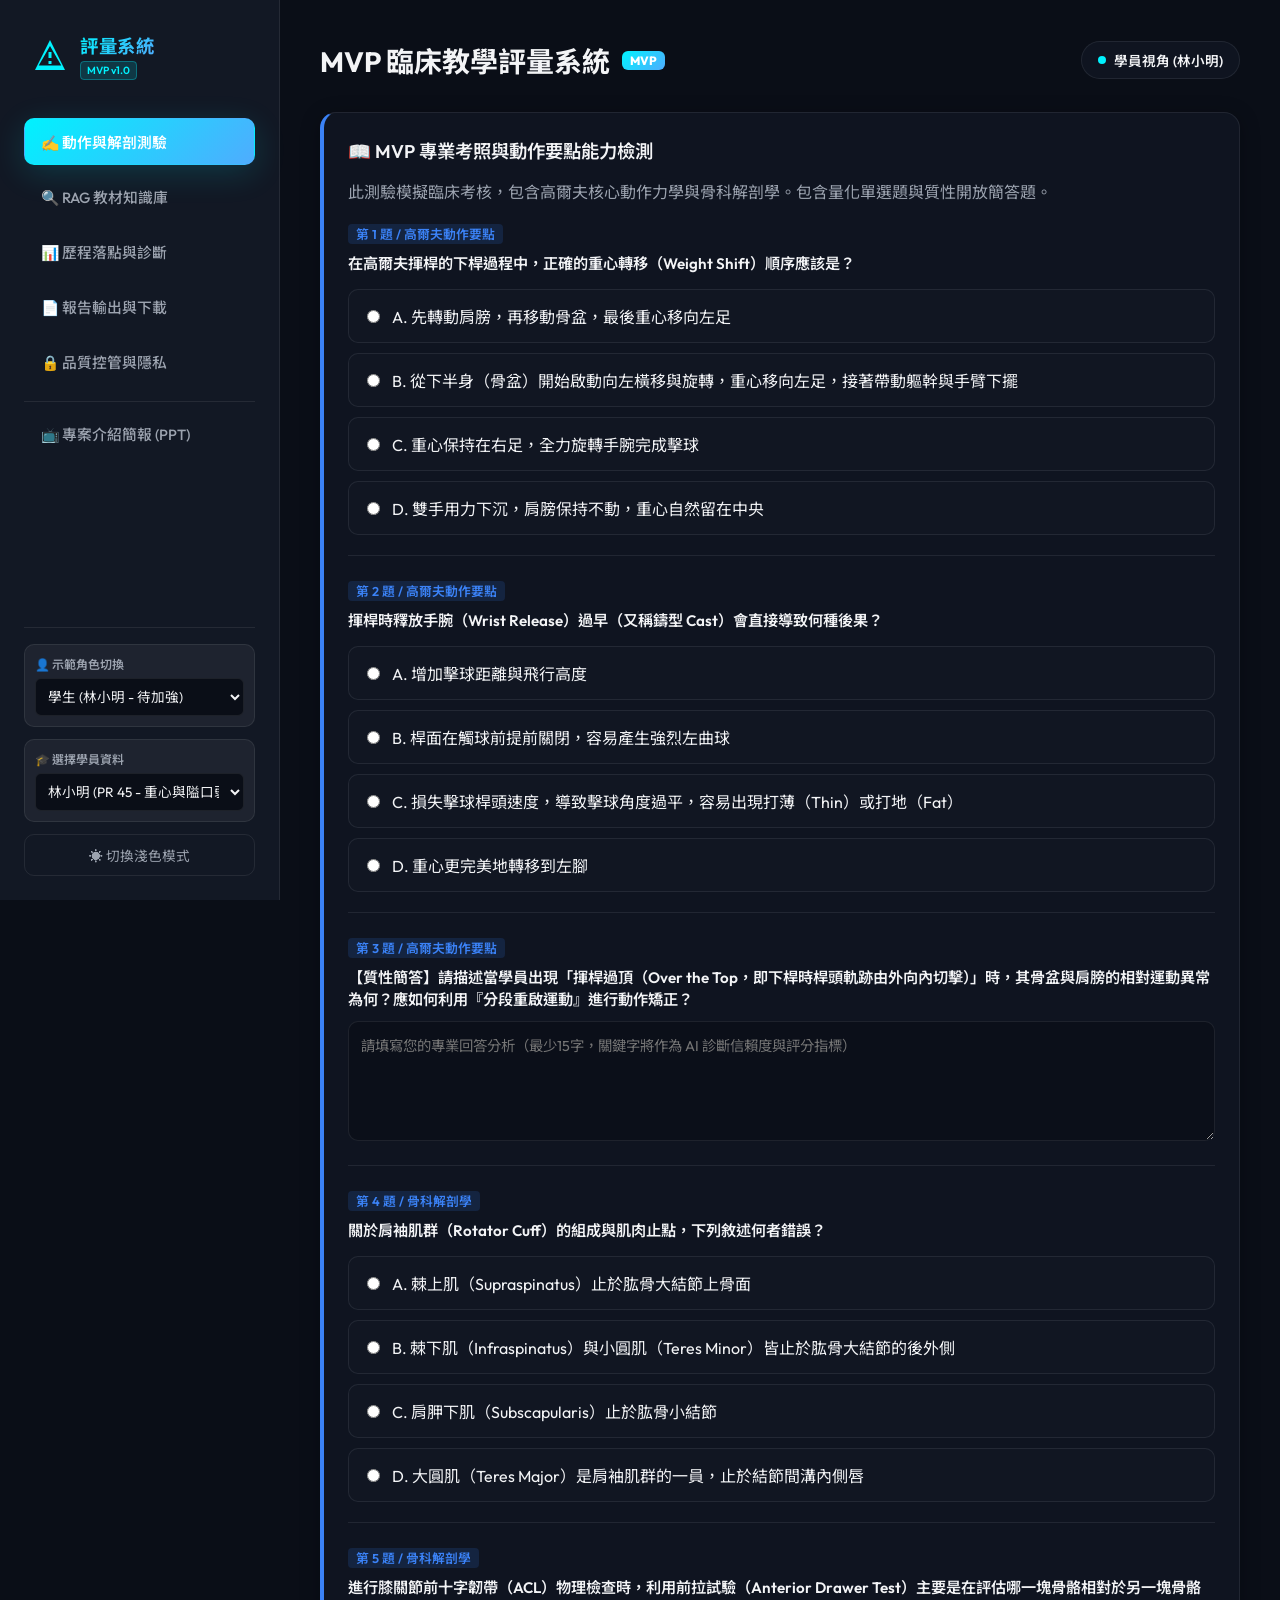
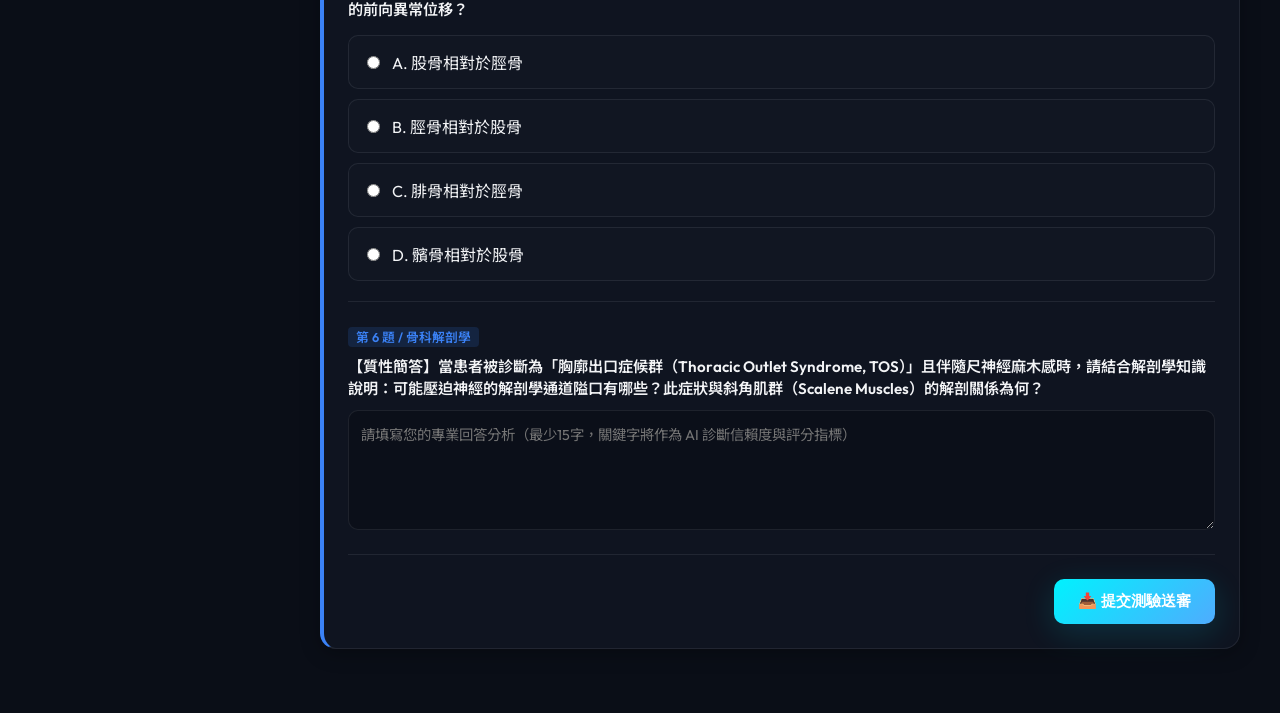
==== commit caa991be: "update" ====
--- a/index.html
+++ b/index.html
@@ -34,6 +34,11 @@
       <li class="nav-item" data-tab="reports">📄 報告輸出與下載</li>
       <li class="nav-item" data-tab="sop">📅 資料管線與 SOP</li>
       <li class="nav-item" data-tab="privacy">🔒 品質控管與隱私</li>
+      <li style="border-top: 1px solid var(--border-color); margin-top: 8px; padding-top: 8px; list-style: none;">
+        <a class="nav-item" href="presentation.html" target="_blank" style="text-decoration: none;">
+          📺 專案介紹簡報 (PPT)
+        </a>
+      </li>
     </ul>
 
     <div class="sidebar-footer">
@@ -52,6 +57,11 @@
           <option value="ST001">林小明 (PR 45 - 重心與隘口弱)</option>
           <option value="ST002">張雅婷 (PR 95 - 動作解剖優異)</option>
           <option value="ST003">陳志豪 (PR 18 - 基礎概念欠缺)</option>
+          <option value="ST004">李明憲 (PR 68 - 轉體不足與肩袖常識)</option>
+          <option value="ST005">王宇翔 (PR 82 - 動作流暢且理學檢測佳)</option>
+          <option value="ST006">許美玲 (PR 35 - 解剖定位不熟)</option>
+          <option value="ST007">蔡淑芬 (PR 58 - 重心轉移與下肢啟動弱)</option>
+          <option value="ST008">黃冠宇 (PR 12 - 雙向評估極度欠缺)</option>
         </select>
       </div>
 
